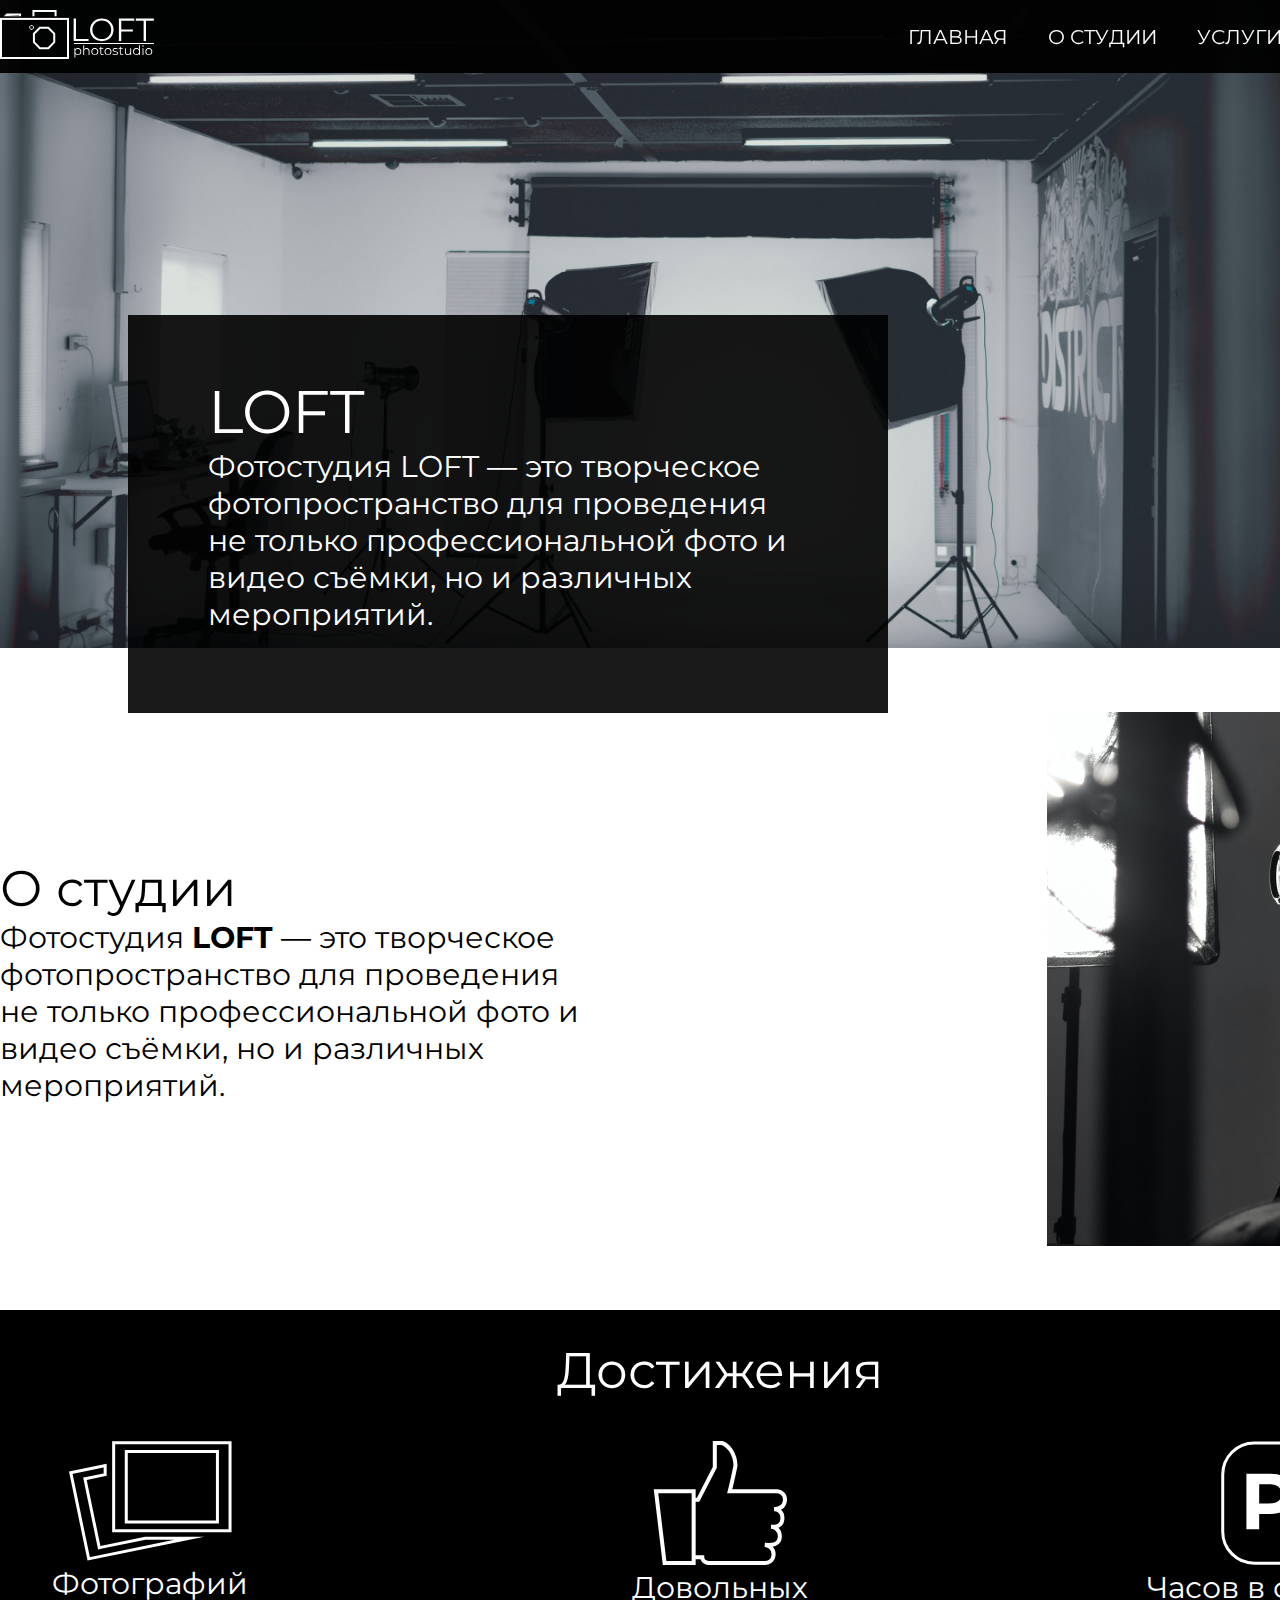
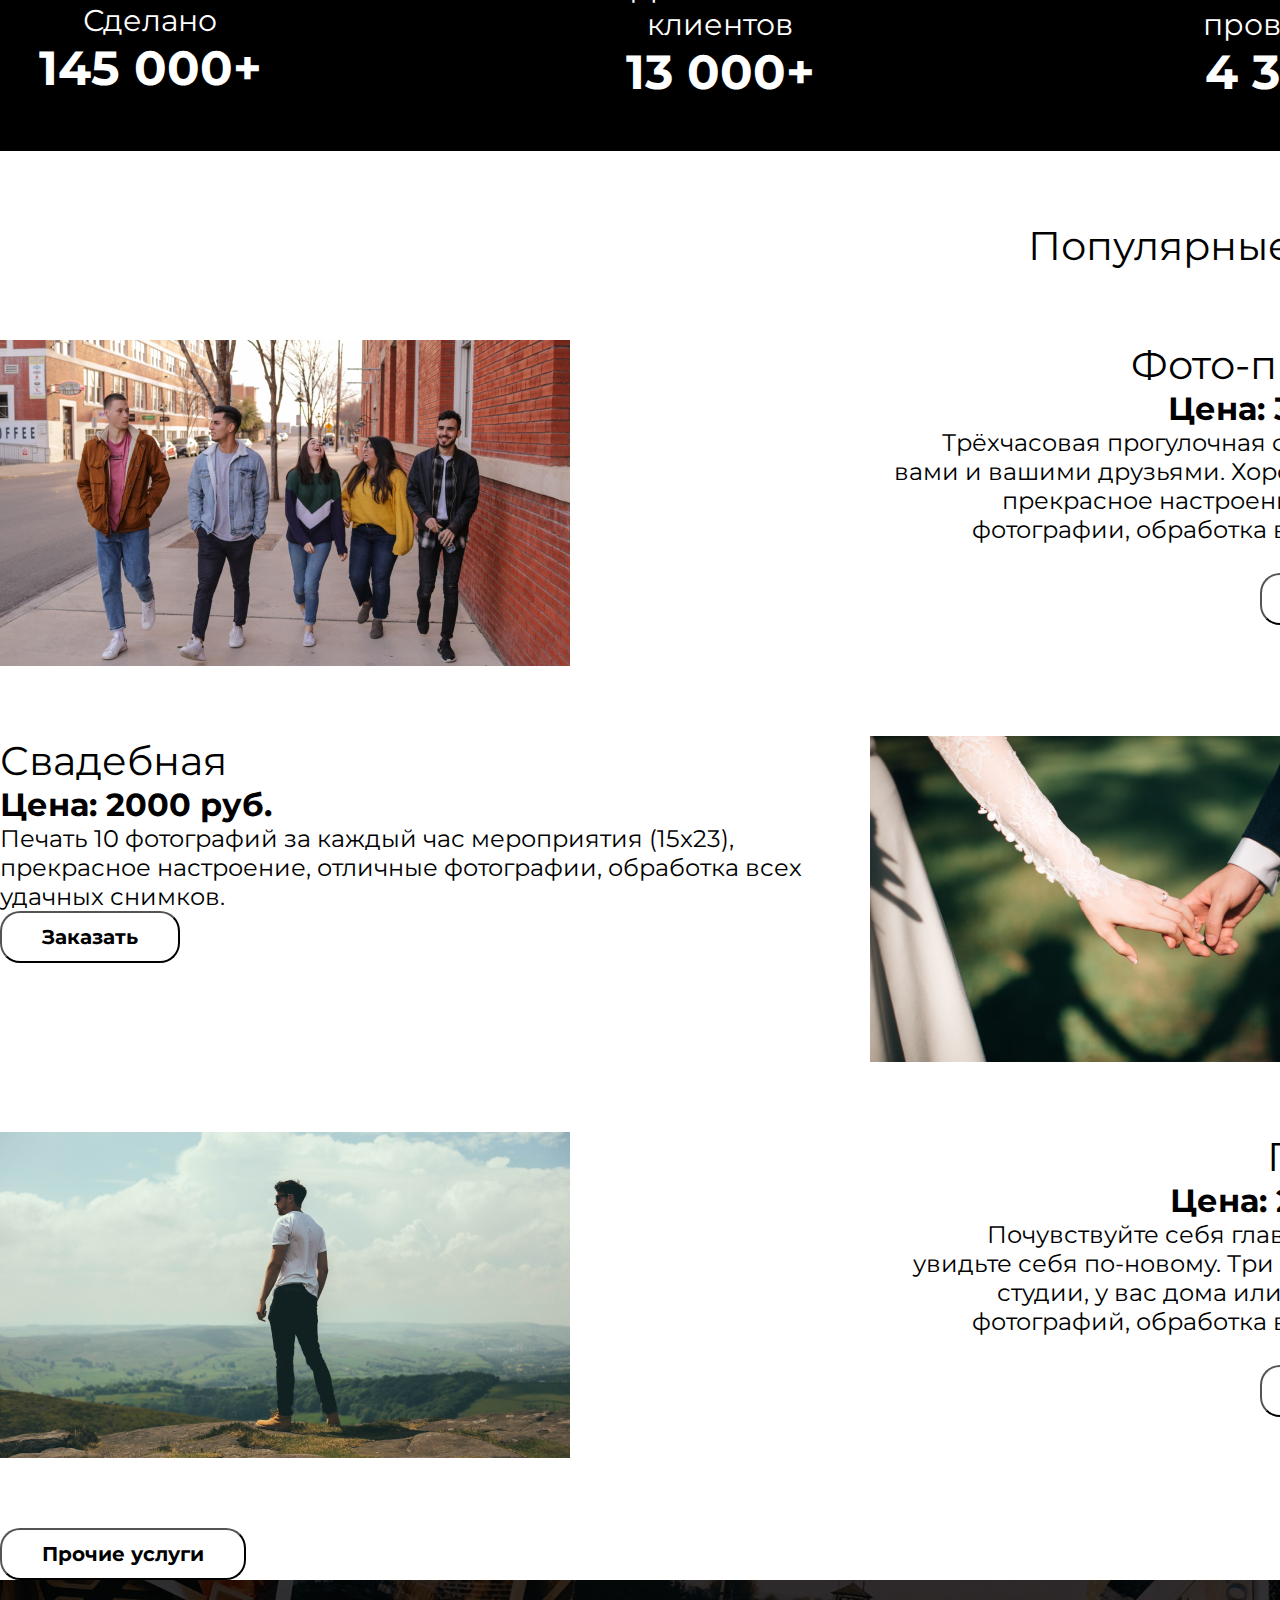
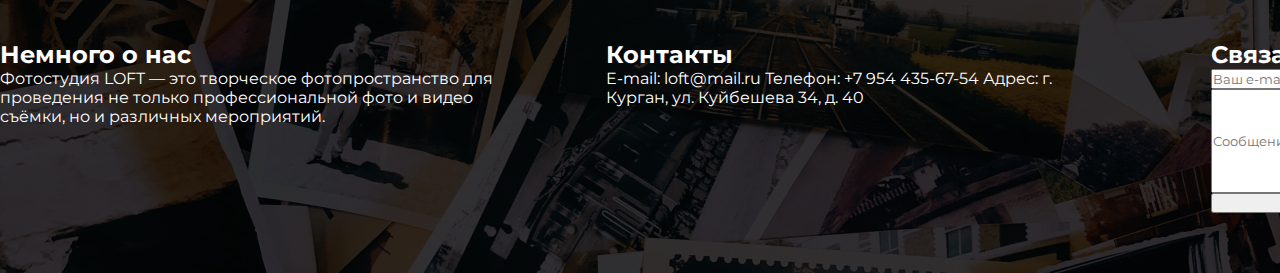
==== index.html @ 1d234170 "commit" ====
<!DOCTYPE html>
<html lang="en">

<head>
    <meta charset="UTF-8">
    <meta http-equiv="X-UA-Compatible" content="IE=edge">
    <meta name="viewport" content="width=device-width, initial-scale=1.0">
    <link rel="stylesheet" href="css/style.css">
    <link rel="preconnect" href="https://fonts.googleapis.com">
    <link rel="preconnect" href="https://fonts.gstatic.com" crossorigin>
    <link
        href="https://fonts.googleapis.com/css2?family=Montserrat:ital,wght@0,100;0,200;0,300;0,400;0,500;0,600;0,700;0,800;0,900;1,100;1,200;1,300;1,400;1,500;1,600;1,700;1,800;1,900&display=swap"
        rel="stylesheet">
    <title>LOFT | Photostudio</title>
</head>

<body>
    <header class="header">
        <div class="container">
            <nav class="navigation">
                <div class="nav-logo">
                    <a href="#"><img src="img/logo.svg" alt=""></a>
                </div>
                <ul class="nav-list">
                    <li class="nav-list-item">
                        <a href="#">ГЛАВНАЯ</a>
                    </li>
                    <li class="nav-list-item">
                        <a href="#">О СТУДИИ</a>
                    </li>
                    <li class="nav-list-item">
                        <a href="#">УСЛУГИ</a>
                    </li>
                    <li class="nav-list-item">
                        <a href="#">КОНТАКТЫ</a>
                    </li>
                </ul>
            </nav>
        </div>
    </header>

    <main>

        <section class="slider">

            <div class="slide first-slide">
                <div class="slider-text">
                    <h1 class="slide-title">LOFT</h1>
                    <p class="slide-desc">Фотостудия LOFT — это творческое фотопространство
                        для проведения не только профессиональной фото и видео съёмки,
                        но и различных мероприятий.</p>
                </div>
                <img src="img/first-slide.jpg" alt="" class="slider-img">
            </div>

            <!-- <div class="slide second-slide">
                <div class="slider-text">
                    <h1 class="slide-title">LOFT</h1>
                    <p class="slide-desc">Фотостудия LOFT — это творческое фотопространство
                        для проведения не только профессиональной фото и видео съёмки,
                        но и различных мероприятий.</p>
                </div>
                <img src="img/first-slide.jpg" alt="" class="slider-img">
            </div>

            <div class="slide third-slide">
                <div class="slider-text">
                    <h1 class="slide-title">LOFT</h1>
                    <p class="slide-desc">Фотостудия LOFT — это творческое фотопространство
                        для проведения не только профессиональной фото и видео съёмки,
                        но и различных мероприятий.</p>
                </div>
                <img src="img/first-slide.jpg" alt="" class="slider-img">
            </div> -->

        </section>

        <section>
            <div class="container">
                <div class="about">
                    <div class="about-text">
                        <h1 class="about-title">О студии</h1>
                        <p class="about-desc">Фотостудия <b>LOFT</b> — это творческое фотопространство
                            для проведения не только профессиональной фото и видео съёмки,
                            но и различных мероприятий.</p>
                    </div>
                    <div>
                        <img src="img/camera.jpg" alt="">
                    </div>
                </div>
            </div>
        </section>

        <section class="advantages">
            <div class="container">
                <div class="advantages-container">
                    <h1 class="advantages-title">Достижения</h1>
                    <ul class="advantages-list">
                        <li class="advantages-list-item">
                            <img src="img/photos.svg" alt="">
                            <p class="advantages-list-item-title">Фотографий Сделано</p>
                            <p class="advantages-list-item-numb"><b>145 000+</b></p>
                        </li>
                        <li class="advantages-list-item">
                            <img src="img/like.svg" alt="">
                            <p class="advantages-list-item-title">Довольных клиентов</p>
                            <p class="advantages-list-item-numb"><b>13 000+</b></p>
                        </li>
                        <li class="advantages-list-item">
                            <img src="img/photoshop-logo.svg" alt="">
                            <p class="advantages-list-item-title">Часов в фотошопе проведено</p>
                            <p class="advantages-list-item-numb"><b>4 300+</b></p>
                        </li>
                    </ul>
                </div>
            </div>
        </section>

        <section class="services">
            <div class="container">
                <h1 class="services-title">Популярные услуги</h1>

                <div class="services-container">
                    <div class="service">
                        <img src="img/services-walking.jpg" alt="">
                        <div class="service-info">
                            <h1 class="service-title">Фото-прогулка</h1>
                            <p class="service-price">Цена: 3400 руб.</p>
                            <p class="service-desc">Трёхчасовая прогулочная фотосессия с вами и вашими друзьями.
                                Хорошая погода, прекрасное настроение, отличные фотографии,
                                обработка всех удачных снимков.</p>
                            <button class="service-btn">Заказать</button>
                        </div>
                    </div>

                    <div class="service">
                        <div class="service-info-left">
                            <h1 class="service-title">Свадебная</h1>
                            <p class="service-price">Цена: 2000 руб.</p>
                            <p class="">Печать 10 фотографий за каждый час мероприятия (15x23), прекрасное настроение, отличные фотографии, обработка всех удачных снимков.</p>
                            <button class="service-btn">Заказать</button>
                        </div>
                        <img src="img/services-wedding.jpg" alt="">
                    </div>

                    <div class="service">
                        <img src="img/services-portarit.jpg" alt="">
                        <div class="service-info">
                            <h1 class="service-title">Портрет</h1>
                            <p class="service-price">Цена: 2900 руб.</p>
                            <p class="service-desc">Почувствуйте себя главным героем, увидьте себя по-новому.
                                Три часа славы в студии, у вас дома или на улице.
                                50 фотографий, обработка всех удачных снимков.</p>
                            <button class="service-btn">Заказать</button>
                        </div>
                    </div>
                    <button class="service-btn other-services-btn">Прочие услуги</button>
                </div>
            </div>
        </section>
    </main>

    <footer class="footer">
        <div class="container">
            <div class="footer-container">
                <div class="footer-item footer-about">
                    <h2>Немного о нас</h2>
                    <p>Фотостудия LOFT — это творческое фотопространство для проведения не только профессиональной фото
                        и
                        видео съёмки, но и различных мероприятий.</p>
                </div>

                <div class="footer-item footer-contacts">
                    <h2>Контакты</h2>
                    <p>E-mail: loft@mail.ru
                        Телефон: +7 954 435-67-54
                        Адрес: г. Курган, ул. Куйбешева 34, д. 40</p>
                </div>

                <div class="footer-item contact-us">
                    <h2>Связаться с нами</h2>
                    <input type="text" placeholder="Ваш e-mail">
                    <input type="text" placeholder="Сообщение..." class="message">
                    <input type="submit">
                </div>
            </div>
        </div>
    </footer>
</body>

</html>
---- css/style.css ----
* {
    margin: 0;
    padding: 0;
    font-family:'Montserrat', sans-serif;
}

a {
    text-decoration: none;
}

.container {
    margin: 0 auto;
    width: 1440px;
}

.header {
    position: fixed;
    width: 100%;
    background-color: rgba(0, 0, 0, 95%);
    padding-top: 10px;
    padding-bottom: 10px;
    z-index: 10;
}

.navigation {
    display: flex;
    justify-content: space-between;
}

.nav-list {
    display: flex;
    align-items: center;
    list-style: none;
}

.nav-list-item {
    margin-right: 20px;
    margin-left: 20px;
    font-size: 20px;
}

.nav-list-item:hover:after {
    content: "";
    display: block;
    height: 1px;
    background-color: #fff;
}

.nav-list-item a {
    color: #fff;
}

.nav-list-item:last-child {
    margin-right: 0;
}

.slide {
    z-index: 0;
}

.slider-text {
    position: absolute;
    color: #fff;
    background-color: rgba(0, 0, 0, 90%);
    max-width: 600px;
    padding: 60px 80px 80px 80px;
    top: 35%;
    left: 10%;
    z-index: 1;
}

.slide-title {
    font-weight: normal;
    font-size: 60px;
}

.slide-desc {
    font-size: 30px;
}

.slider-img {
    width: 100%;
}

.second-slide,
.third-slide {
    visibility: hidden;
}

.about {
    margin-top: 60px;
    margin-bottom: 60px;
    display: flex;
    justify-content: space-between;
    align-items: center;
}

.about-text {
    max-width: 600px;
}

.about-title {
    font-size: 50px;
    font-weight: normal;
}

.about-desc {
    font-size: 30px;
}


.advantages {
    color: #fff;
    background-color: #000;
    padding-top: 30px;
    padding-bottom: 50px;
}

.advantages-container {
    text-align: center;
}

.advantages-title {
    font-size: 50px;
    font-weight: normal;
}

.advantages-list {
    display: flex;
    justify-content: space-between;
    margin-top: 40px;
    list-style: none;
    padding: 0;
}

.advantages-list-item {
    max-width: 300px;
}

.advantages-list-item-title {
    font-size: 30px;
}

.advantages-list-item-numb {
    font-size: 48px;
}

.services {
    margin-top: 70px;
}

.service {
    display: flex;
    justify-content: space-between;
    margin-top: 70px;
    margin-bottom: 70px;
}

.services-title {
    text-align: right;
}

.service-info {
    text-align: right;
    max-width: 550px;
}

.service-info-left {
    max-width: 550;
    font-size: 24px;
}

.service-title,
.services-title {
    font-size: 40px;
    font-weight: normal;
}

.service-price {
    font-weight: bold;
    font-size: 32px;
}

.service-desc {
    font-size: 24px;
}

.service-btn {
    font-size: 20px;
    font-weight: bold;
    padding: 12px 40px 12px 40px;
    border-radius: 20px;
    background-color: #fff;
    cursor: pointer;
}

.service-btn:hover {
    color: #fff;
    background-color: #000;
}

.service-btn:focus {
    color: #000;
    background-color: #fff;
}

.other-services-btn {
    text-align: center;
}

.footer {
    color: #fff;
    background: url(../img/footer-pic.jpg);
}

.footer-container {
    display: flex;
    justify-content: space-between;
    padding-top: 60px;
    padding-bottom: 60px;
}

.footer-item {
    max-width: 500px;
}

.contact-us {
    display: flex;

    flex-direction: column;
}

.message {
    min-height: 100px;
}
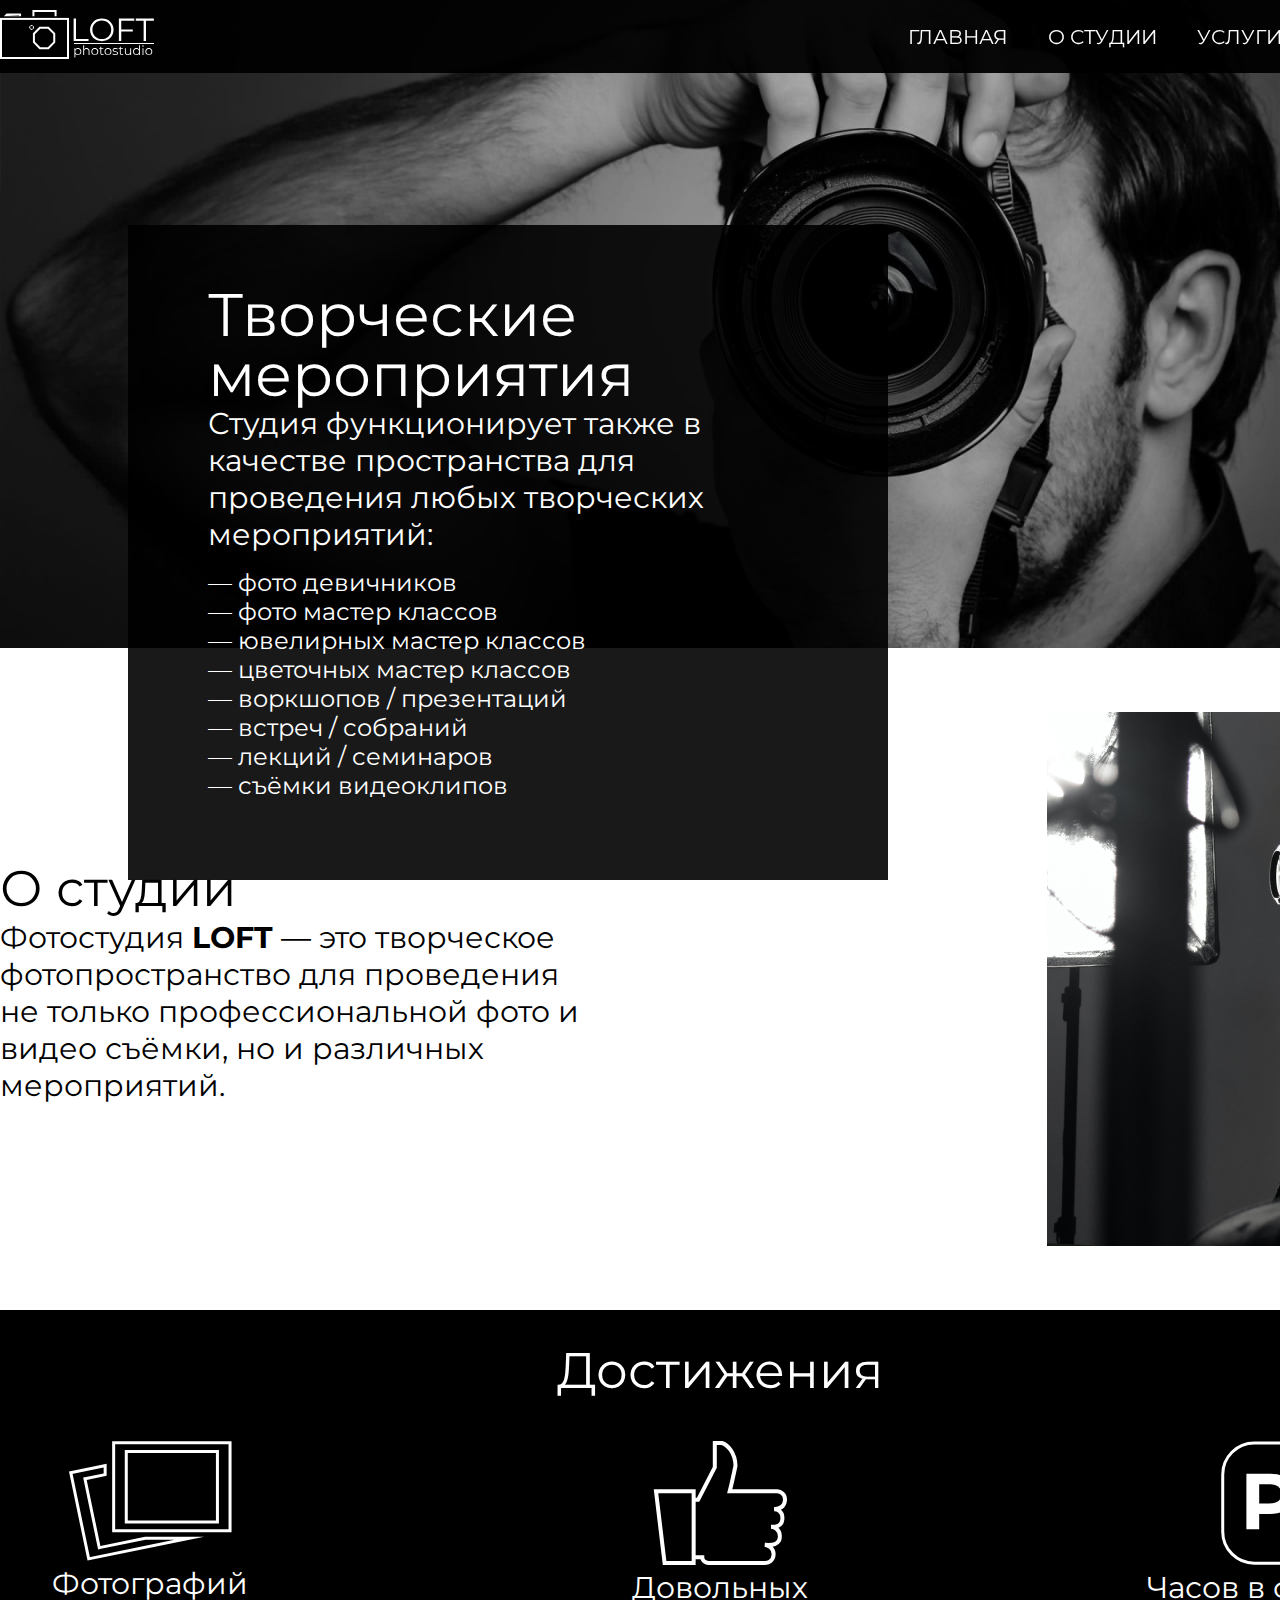
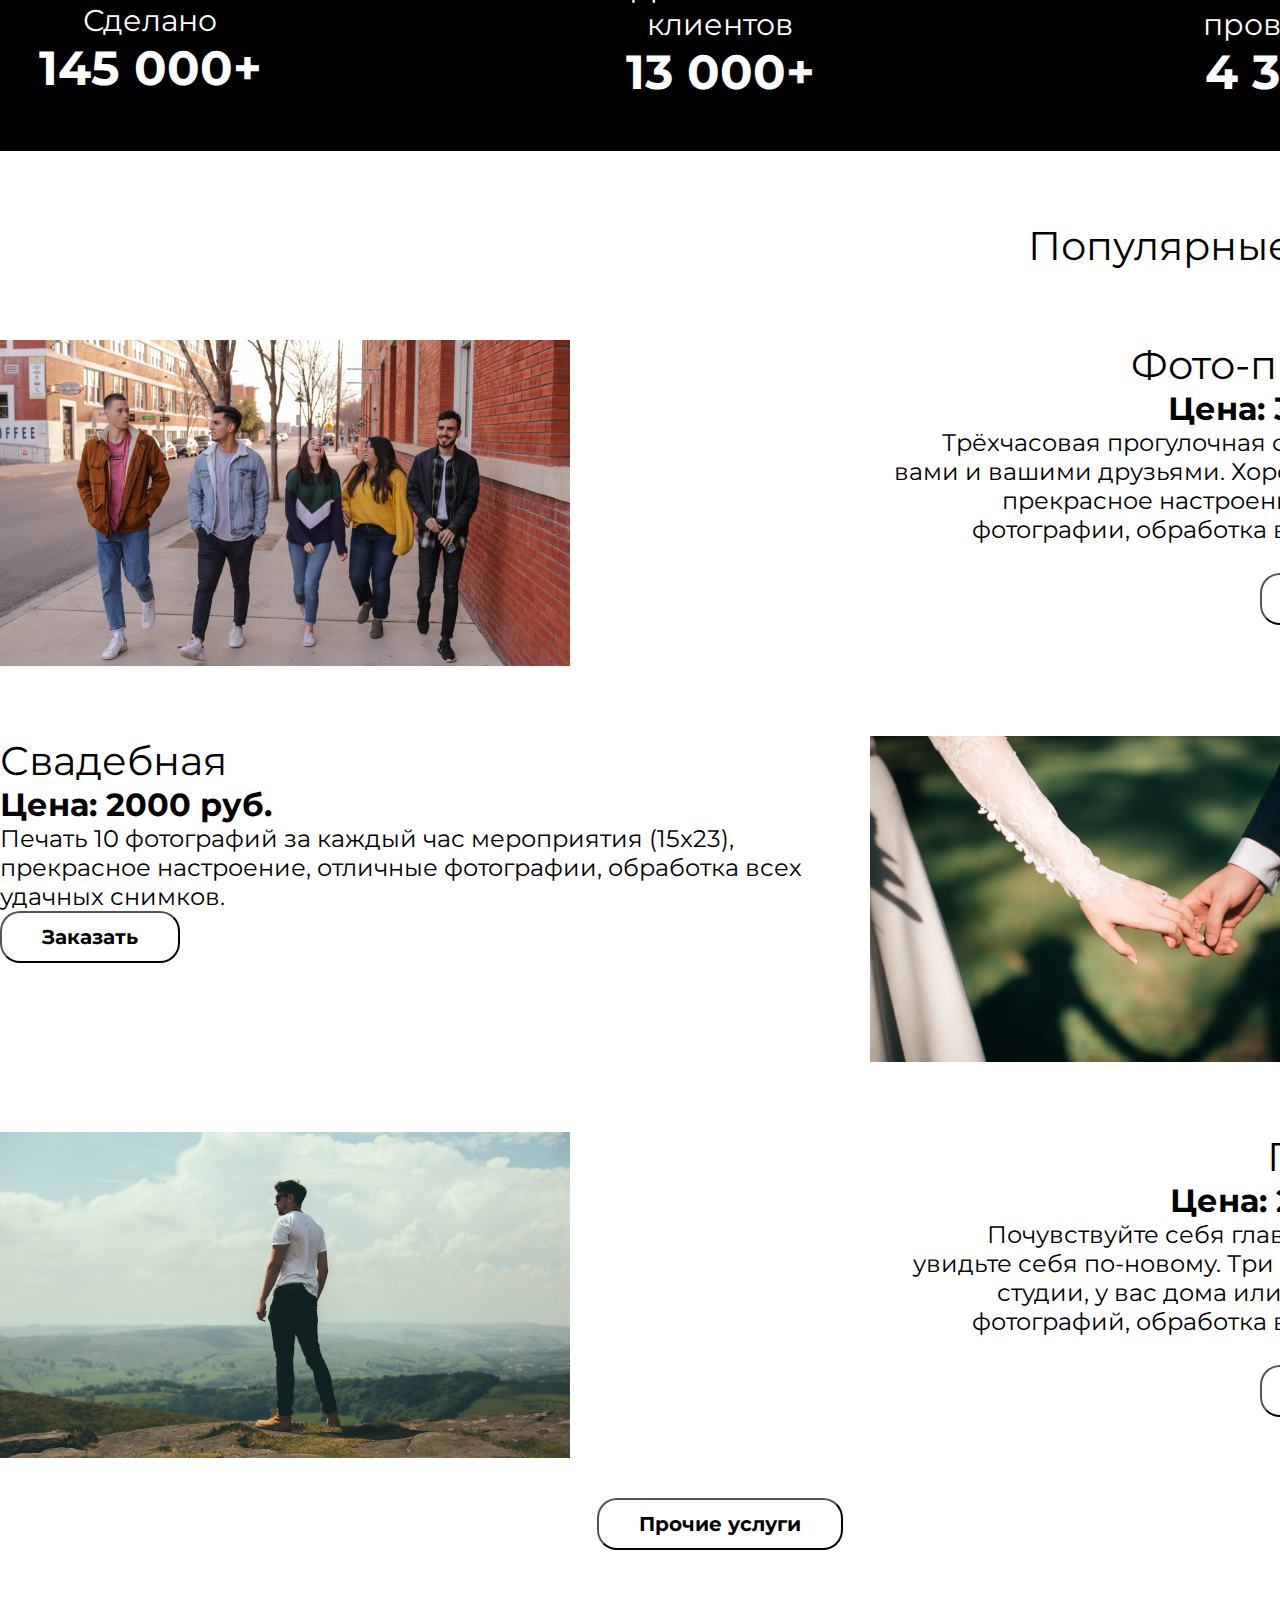
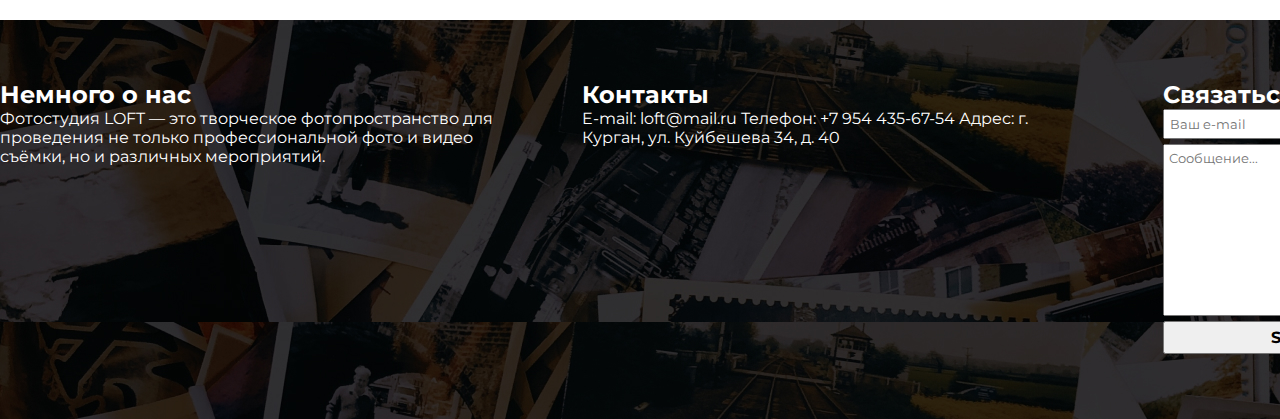
==== commit 71ceb7ba: "commit" ====
--- a/index.html
+++ b/index.html
@@ -23,16 +23,16 @@
                 </div>
                 <ul class="nav-list">
                     <li class="nav-list-item">
-                        <a href="#">ГЛАВНАЯ</a>
-                    </li>
-                    <li class="nav-list-item">
-                        <a href="#">О СТУДИИ</a>
-                    </li>
-                    <li class="nav-list-item">
-                        <a href="#">УСЛУГИ</a>
-                    </li>
-                    <li class="nav-list-item">
-                        <a href="#">КОНТАКТЫ</a>
+                        <a href="index.html">ГЛАВНАЯ</a>
+                    </li>
+                    <li class="nav-list-item">
+                        <a href="about.html">О СТУДИИ</a>
+                    </li>
+                    <li class="nav-list-item">
+                        <a href="services.html">УСЛУГИ</a>
+                    </li>
+                    <li class="nav-list-item">
+                        <a href="contact-us.html">КОНТАКТЫ</a>
                     </li>
                 </ul>
             </nav>
@@ -43,7 +43,7 @@
 
         <section class="slider">
 
-            <div class="slide first-slide">
+            <div class="slide first-slide ">
                 <div class="slider-text">
                     <h1 class="slide-title">LOFT</h1>
                     <p class="slide-desc">Фотостудия LOFT — это творческое фотопространство
@@ -53,25 +53,34 @@
                 <img src="img/first-slide.jpg" alt="" class="slider-img">
             </div>
 
-            <!-- <div class="slide second-slide">
+            <div class="slide first-slide ">
                 <div class="slider-text">
-                    <h1 class="slide-title">LOFT</h1>
-                    <p class="slide-desc">Фотостудия LOFT — это творческое фотопространство
-                        для проведения не только профессиональной фото и видео съёмки,
-                        но и различных мероприятий.</p>
-                </div>
-                <img src="img/first-slide.jpg" alt="" class="slider-img">
-            </div>
-
-            <div class="slide third-slide">
+                    <h1 class="slide-title">Современное оборудование</h1>
+                    <p class="slide-desc">Первая просторная фотостудия в Кургане, оснащенная самым современным
+                        оборудованием.</p>
+                </div>
+                <img src="img/second-slide.jpg" alt="" class="slider-img">
+            </div>
+
+            <div class="slide first-slide active">
                 <div class="slider-text">
-                    <h1 class="slide-title">LOFT</h1>
-                    <p class="slide-desc">Фотостудия LOFT — это творческое фотопространство
-                        для проведения не только профессиональной фото и видео съёмки,
-                        но и различных мероприятий.</p>
-                </div>
-                <img src="img/first-slide.jpg" alt="" class="slider-img">
-            </div> -->
+                    <h1 class="slide-title">Творческие мероприятия</h1>
+                    <p class="slide-desc">Студия функционирует также в качестве пространства для проведения любых
+                        творческих мероприятий:</p>
+                    <ul class="slider-services-list">
+                        <li class="slider-services-list-item">фото девичников</li>
+                        <li class="slider-services-list-item">фото мастер классов</li>
+                        <li class="slider-services-list-item">ювелирных мастер классов</li>
+                        <li class="slider-services-list-item">цветочных мастер классов</li>
+                        <li class="slider-services-list-item">воркшопов / презентаций</li>
+                        <li class="slider-services-list-item">встреч / собраний</li>
+                        <li class="slider-services-list-item">лекций / семинаров</li>
+                        <li class="slider-services-list-item">съёмки видеоклипов</li>
+                    </ul>
+                </div>
+                <img src="img/third-slide.jpg" alt="" class="slider-img">
+            </div>
+            
 
         </section>
 
@@ -137,7 +146,8 @@
                         <div class="service-info-left">
                             <h1 class="service-title">Свадебная</h1>
                             <p class="service-price">Цена: 2000 руб.</p>
-                            <p class="">Печать 10 фотографий за каждый час мероприятия (15x23), прекрасное настроение, отличные фотографии, обработка всех удачных снимков.</p>
+                            <p class="">Печать 10 фотографий за каждый час мероприятия (15x23), прекрасное настроение,
+                                отличные фотографии, обработка всех удачных снимков.</p>
                             <button class="service-btn">Заказать</button>
                         </div>
                         <img src="img/services-wedding.jpg" alt="">
@@ -154,7 +164,9 @@
                             <button class="service-btn">Заказать</button>
                         </div>
                     </div>
-                    <button class="service-btn other-services-btn">Прочие услуги</button>
+                </div>
+                <div class="other-services-btn">
+                    <button class="service-btn">Прочие услуги</button>
                 </div>
             </div>
         </section>
@@ -179,9 +191,9 @@
 
                 <div class="footer-item contact-us">
                     <h2>Связаться с нами</h2>
-                    <input type="text" placeholder="Ваш e-mail">
-                    <input type="text" placeholder="Сообщение..." class="message">
-                    <input type="submit">
+                    <input type="text" placeholder="Ваш e-mail" class="footer-input footer-input-email">
+                    <textarea name="" id="" cols="30" rows="10" placeholder="Сообщение..." class="footer-input footer-input-message"></textarea>
+                    <input type="submit" class="footer-input footer-input-send-btn">
                 </div>
             </div>
         </div>
--- a/css/style.css
+++ b/css/style.css
@@ -4,6 +4,11 @@
     font-family:'Montserrat', sans-serif;
 }
 
+
+body {
+ height: 100%;
+}
+
 a {
     text-decoration: none;
 }
@@ -19,6 +24,7 @@
     background-color: rgba(0, 0, 0, 95%);
     padding-top: 10px;
     padding-bottom: 10px;
+    top: 0;
     z-index: 10;
 }
 
@@ -54,8 +60,18 @@
     margin-right: 0;
 }
 
+
+.slider {
+    width: 100%;
+}
+
 .slide {
     z-index: 0;
+    display: none;
+}
+
+.active {
+    display: block;
 }
 
 .slider-text {
@@ -64,14 +80,28 @@
     background-color: rgba(0, 0, 0, 90%);
     max-width: 600px;
     padding: 60px 80px 80px 80px;
-    top: 35%;
+    top: 25%;
     left: 10%;
     z-index: 1;
 }
 
+.slider-services-list {
+    margin-top: 15px;
+    list-style: none;
+}
+
+.slider-services-list-item {
+    font-size: 24px;
+}
+
+.slider-services-list-item:before {
+    content: "— ";
+}
+
 .slide-title {
     font-weight: normal;
     font-size: 60px;
+    line-height: 60px;
 }
 
 .slide-desc {
@@ -80,11 +110,6 @@
 
 .slider-img {
     width: 100%;
-}
-
-.second-slide,
-.third-slide {
-    visibility: hidden;
 }
 
 .about {
@@ -150,10 +175,10 @@
 }
 
 .service {
+    width: 100%;
     display: flex;
     justify-content: space-between;
     margin-top: 70px;
-    margin-bottom: 70px;
 }
 
 .services-title {
@@ -205,12 +230,15 @@
 }
 
 .other-services-btn {
+    margin-top: 40px;
+    margin-bottom: 70px;
     text-align: center;
 }
 
 .footer {
     color: #fff;
     background: url(../img/footer-pic.jpg);
+    bottom: 0;
 }
 
 .footer-container {
@@ -226,10 +254,31 @@
 
 .contact-us {
     display: flex;
-
     flex-direction: column;
 }
 
-.message {
-    min-height: 100px;
+.footer-input {
+    margin-bottom: 5px;
+    bottom: none;
+    padding: 5px 5px 5px 5px;
+}
+
+.footer-input:focus {
+    outline: none;
+}
+
+
+.footer-input-send-btn {
+    font-size: 16px;
+    font-weight: bold;
+    cursor: pointer;
+}
+
+.footer-input-send-btn:hover {
+    color: #fff;
+    background-color: #000;
+}
+
+.footer-input-message {
+    resize: none;
 }